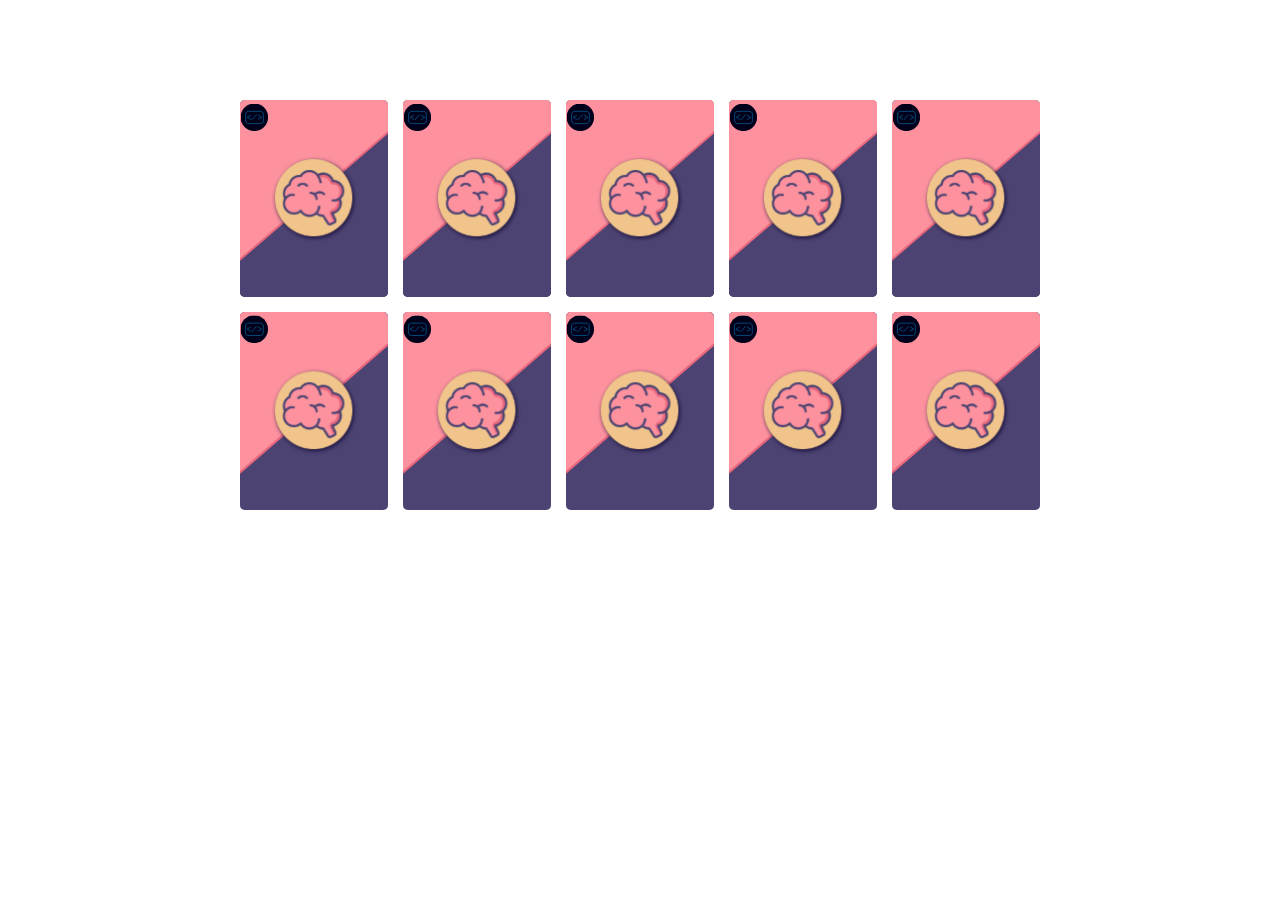
==== pages/jogo.html @ e59d5f8f "memory" ====
<!DOCTYPE html>
<html lang="en">
<head>
    <meta charset="UTF-8">
    <meta http-equiv="X-UA-Compatible" content="IE=edge">
    <meta name="viewport" content="width=device-width, initial-scale=1.0">
    <link rel="stylesheet" href="../css/reset.css">
    <link rel="stylesheet" href="../css/jogo.css">
    <script defer src="../js/jogo.js"></script>
    
    <title>Jogo da memoria</title>
</head>
<body>
    <div class="grid">
        
        
    </div>
</body>
</html>
---- css/jogo.css ----
.grid{
    display: grid;
    grid-template-columns: repeat(5, 1fr);
    gap: 15px;
    width: 100%;
    max-width: 800px;
    margin: 100px auto;
}

.card{
    aspect-ratio: 3/4;
    width: 100%;
    background-color: #333;
    border-radius: 5px;
    position: relative;
    transition: all 400ms ease;
    transform-style: preserve-3d;
}

.face{
    border-radius: 5px;
    width: 100%;
    height: 100%;
    position: absolute;
    background-size: cover;
    background-position: center;
}

.front{
    transform: rotateY(180deg);
}

.back{
    background-image: url(../images/card1.svg);
    backface-visibility: hidden;
}

.reveal-card{
    transform: rotateY(180deg);
}
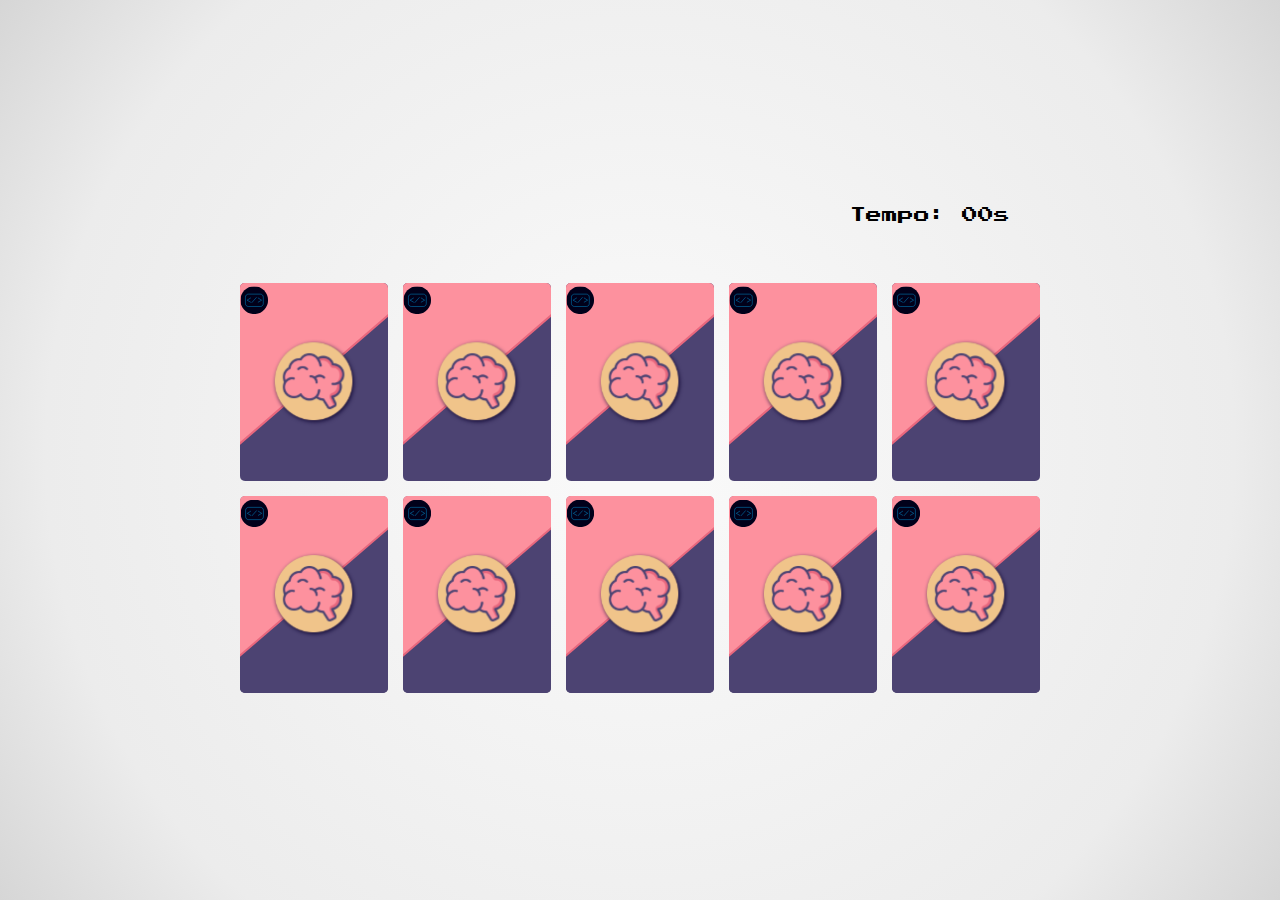
==== commit ad136424: "atualização memory game" ====
--- a/pages/jogo.html
+++ b/pages/jogo.html
@@ -11,9 +11,17 @@
     <title>Jogo da memoria</title>
 </head>
 <body>
-    <div class="grid">
-        
-        
-    </div>
+    <main>
+        <header>
+            <span class="player"></span>
+            <span>Tempo: <span class="timer">00</span><span>s</span></span>
+        </header>
+        <div class="grid">
+
+
+        </div>
+    </main>
+
+
 </body>
 </html>--- a/css/jogo.css
+++ b/css/jogo.css
@@ -1,16 +1,37 @@
+main{
+    display: flex;
+    flex-direction: column;
+    width: 100%;
+    background: rgb(249,249,249);
+    background: radial-gradient(circle, rgba(249,249,249,1) 8%, rgba(236,236,236,1) 76%, rgba(214,214,214,1) 100%);
+    min-height: 100vh;
+    align-items: center;
+    justify-content: center;
+    padding: 20px 20px 50px;
+}
+
+header{
+    display: flex;
+    align-items: center;
+    justify-content: space-between;
+    width: 100%;
+    max-width: 800px;
+    padding: 30px;
+    margin: 0 0 30px;
+}
+
 .grid{
     display: grid;
     grid-template-columns: repeat(5, 1fr);
     gap: 15px;
     width: 100%;
     max-width: 800px;
-    margin: 100px auto;
+    margin: 0 auto;
 }
 
 .card{
     aspect-ratio: 3/4;
     width: 100%;
-    background-color: #333;
     border-radius: 5px;
     position: relative;
     transition: all 400ms ease;
@@ -38,4 +59,8 @@
 .reveal-card{
     transform: rotateY(180deg);
 }
+.disabled-card{
+    filter: saturate(0);
+    opacity: 0.5;
+}
 
